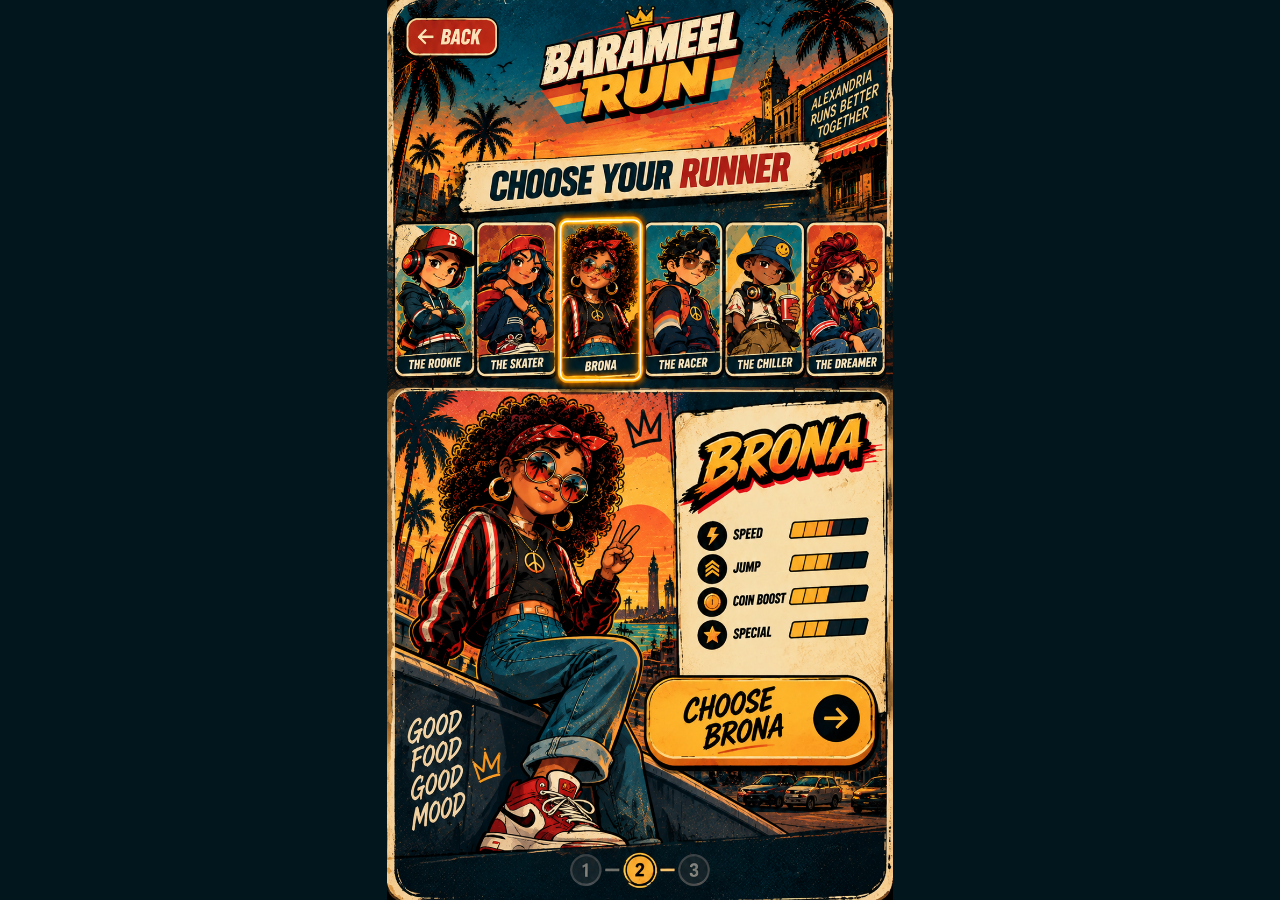
==== screen02.html @ 54bc1bfe "Add files via upload" ====
<!doctype html><html lang="en"><head><meta charset="utf-8"><meta name="viewport" content="width=device-width,initial-scale=1,viewport-fit=cover,user-scalable=no"><title>BARAMEEL RUN — Choose Your Runner</title><link rel="stylesheet" href="./styles.css"></head><body><main class="stage"><img id="art" class="base" alt="Choose your runner" decoding="async"><div id="hotspots"></div></main><script src="./app.js"></script><script>
const chars=['rookie','skater','brona','racer','chiller','dreamer'],art=document.getElementById('art'),hs=document.getElementById('hotspots');const files=Object.fromEntries(chars.map(c=>[c,`./assets/screen02-${c}.png`]));
function show(c,sound=true){BR.setRunner(c);if(sound){BR.play('select');BR.flash()}const im=new Image();im.onload=()=>{art.src=files[c]};im.src=files[c]}
show(BR.selected(),false);BR.idle(()=>BR.preloadAll(chars.filter(c=>c!==BR.selected()).map(c=>files[c])));
[['rookie',1.5,24,15.3,18.4],['skater',17.5,24,15.4,18.4],['brona',33.5,24,16.5,18.4],['racer',50.3,24,15.4,18.4],['chiller',66.4,24,15.5,18.4],['dreamer',82.4,24,16,18.4]].forEach(([c,l,t,w,h])=>{const b=document.createElement('button');b.className='hotspot';b.style.cssText=`left:${l}%;top:${t}%;width:${w}%;height:${h}%`;b.onclick=()=>show(c);hs.appendChild(b)});
function add(css,fn){const b=document.createElement('button');b.className='hotspot';b.style.cssText=css;b.onclick=fn;hs.appendChild(b)}add('left:2.4%;top:2%;width:19%;height:5.2%',()=>BR.goAfter('index.html','back',180));add('left:50.6%;top:74.7%;width:45.8%;height:9.2%',()=>BR.goAfter('screen03.html','confirm',250));
</script><script src="./register-sw.js"></script></body></html>
---- styles.css ----
:root{--cream:#f7ecd5;--yellow:#f7bd27;--red:#d92f25;--teal:#062731;--ink:#071a20}*{box-sizing:border-box}html,body{margin:0;width:100%;height:100%;overflow:hidden;background:#02161d}body{display:grid;place-items:center;font-family:Arial,Helvetica,sans-serif}.stage,.scan-stage,.collection-stage{position:relative;overflow:hidden;isolation:isolate}.stage{aspect-ratio:941/1672;height:min(100dvh,calc(100vw*1672/941));width:min(100vw,calc(100dvh*941/1672))}.base,.scan-art,.collection-art{position:absolute;inset:0;width:100%;height:100%;object-fit:fill;display:block;user-select:none;-webkit-user-drag:none}.hotspot{position:absolute;touch-action:manipulation;z-index:40;border:0!important;background:transparent!important;padding:0!important;outline:0!important;cursor:pointer;-webkit-tap-highlight-color:transparent}.hotspot:active,.collection-back:active,.nice-one:active,.scan-open-hotspot:active{transform:scale(.985)}.nickname-input{position:absolute;z-index:50;left:27.2%;top:76.7%;width:60%;height:6.1%;border:0;outline:0;background:transparent;text-align:center;color:#2c2a27;font-family:"Arial Black",Impact,sans-serif;font-size:clamp(19px,5.1vw,43px);font-style:italic;font-weight:900;letter-spacing:-.015em;padding:0 2%;line-height:1}.nickname-input::placeholder{color:#65625e;opacity:.92;text-transform:uppercase}.stage-start #start{left:11.5%;top:84.2%;width:77.2%;height:10%}.scan-stage{aspect-ratio:953/1651;height:min(100dvh,calc(100vw*1651/953));width:min(100vw,calc(100dvh*953/1651));background:#061f27}.camera-window{position:absolute;z-index:12;left:50.9%;top:55.55%;width:35.2%;height:15.95%;overflow:hidden;background:#061f27}.camera-window video{position:absolute;inset:0;width:100%;height:100%;object-fit:cover;display:none;transform:none}.scan-back-hotspot,.scan-open-hotspot{position:absolute;z-index:90;border:0;background:transparent;padding:0;touch-action:manipulation;pointer-events:auto;-webkit-tap-highlight-color:transparent}.scan-back-hotspot{left:1.5%;top:.8%;width:20%;height:9%;cursor:pointer}.scan-open-hotspot{left:12%;top:74.2%;width:82%;height:12.5%;cursor:pointer}.scan-message{position:absolute;z-index:70;left:50%;top:71%;transform:translate(-50%,-50%);width:72%;padding:10px 14px;border-radius:12px;background:rgba(6,23,29,.92);color:var(--cream);font-weight:900;text-align:center;font-size:clamp(12px,3.2vw,24px);opacity:0;pointer-events:none}.scan-message.show{opacity:1}.scan-stage #scanLine{position:absolute;left:5%;right:5%;top:50%;height:3px;background:var(--yellow);box-shadow:0 0 12px var(--yellow);opacity:0}.scan-stage #scanLine.on{opacity:1;animation:scanline 1.2s linear infinite}@keyframes scanline{0%{transform:translateY(-70px);opacity:0}15%,85%{opacity:1}100%{transform:translateY(70px);opacity:0}}.camera-window video{background:#061f27}.success-flash{position:absolute;inset:0;z-index:60;pointer-events:none;opacity:0;background:rgba(247,236,213,.75);mix-blend-mode:screen}.success-flash.on{animation:successFlash .7s ease both}@keyframes successFlash{0%,100%{opacity:0}20%{opacity:.9}55%{opacity:.18}}
/* FINAL COLLECTION SCREEN */.collection-stage{aspect-ratio:954/1649;height:min(100dvh,calc(100vw*1649/954));width:min(100vw,calc(100dvh*954/1649));background:#061f27}.collection-back,.nice-one{position:absolute;z-index:60;border:0;background:transparent;padding:0;cursor:pointer}.collection-back{left:1.5%;top:1%;width:14%;height:7%}.nice-one{left:44%;top:61%;width:53.5%;height:8.5%}.collection-select{position:absolute;z-index:55;left:49%;top:27.2%;width:43%;height:4.3%;border:0;background:transparent;color:var(--cream);font-family:"Arial Black",Impact,sans-serif;font-weight:900;font-size:clamp(13px,3.2vw,29px);text-align:center;text-transform:uppercase;outline:none;appearance:none;text-shadow:2px 2px 0 #000}.collection-select option{color:#071a20;background:var(--cream)}.hero-grid{position:absolute;z-index:20;left:46.7%;top:32.45%;width:47.1%;height:22.8%;display:grid;grid-template-columns:repeat(3,1fr);grid-template-rows:repeat(3,1fr);gap:3px;padding:4px;overflow:hidden;pointer-events:none}.hero-piece{min-width:0;min-height:0;background-repeat:no-repeat;background-color:transparent;background-clip:padding-box}.reward-text{position:absolute;z-index:40;left:47%;top:56.35%;width:48%;height:4.7%;display:flex;align-items:center;justify-content:center;color:var(--yellow);font-family:"Arial Black",Impact,sans-serif;font-size:clamp(14px,3.8vw,34px);font-weight:900;text-shadow:2px 2px 0 #000,0 0 8px rgba(247,189,39,.7);pointer-events:none;white-space:nowrap;transform-origin:center}.reward-sub{position:absolute;z-index:40;left:47%;top:59%;width:48%;height:2.2%;display:flex;align-items:center;justify-content:center;color:var(--cream);font-size:clamp(8px,2vw,17px);font-weight:900;letter-spacing:.08em;opacity:.9;pointer-events:none}.collection-thumbs{position:absolute;z-index:35;left:2%;top:69.35%;width:96.2%;height:25.8%;display:grid;grid-template-columns:repeat(5,1fr);grid-template-rows:repeat(2,1fr);column-gap:1.1%;row-gap:1.2%;pointer-events:none}.collection-thumb{position:relative;border:0;background:transparent;padding:0;overflow:hidden;pointer-events:auto;cursor:pointer;min-width:0;min-height:0}.thumb-grid{position:absolute;left:9%;top:15%;width:82%;height:70%;display:grid;grid-template-columns:repeat(3,1fr);grid-template-rows:repeat(3,1fr);gap:1px;padding:2px;overflow:hidden}.thumb-piece{min-width:0;min-height:0;background-repeat:no-repeat;background-color:transparent}.collection-thumb.locked .thumb-grid{opacity:.12}.collection-thumb:not(.locked):active{transform:scale(.985)}.thumb-count{position:absolute;right:8%;bottom:4%;z-index:2;color:var(--cream);font-family:"Arial Black",Impact,sans-serif;font-size:clamp(9px,2.4vw,22px);font-weight:900;text-shadow:2px 2px 0 #000;pointer-events:none}.complete-flash{position:absolute;inset:0;z-index:80;pointer-events:none;opacity:0;background:rgba(255,245,214,.05);mix-blend-mode:screen}.complete-flash.on{animation:completePulse 1.35s ease-in-out 2 both}@keyframes completePulse{0%,100%{opacity:0;filter:brightness(1)}14%{opacity:.95;filter:brightness(1.55) saturate(1.35)}30%{opacity:0;filter:brightness(1)}46%{opacity:.82;filter:brightness(1.4) saturate(1.2)}62%{opacity:0;filter:brightness(1)}78%{opacity:.65;filter:brightness(1.3)}90%{opacity:0}}.barameel-flash{position:fixed;inset:0;z-index:9999;pointer-events:none;background:rgba(247,236,213,.94);opacity:0}.barameel-flash.on{animation:barameelFlash .16s cubic-bezier(.2,.8,.3,1) both}@keyframes barameelFlash{0%{opacity:0}28%{opacity:.9}58%{opacity:.36}100%{opacity:0}}
@media(max-width:520px){.collection-select{font-size:clamp(11px,3.4vw,18px)}.thumb-count{font-size:clamp(8px,2.2vw,15px)}}
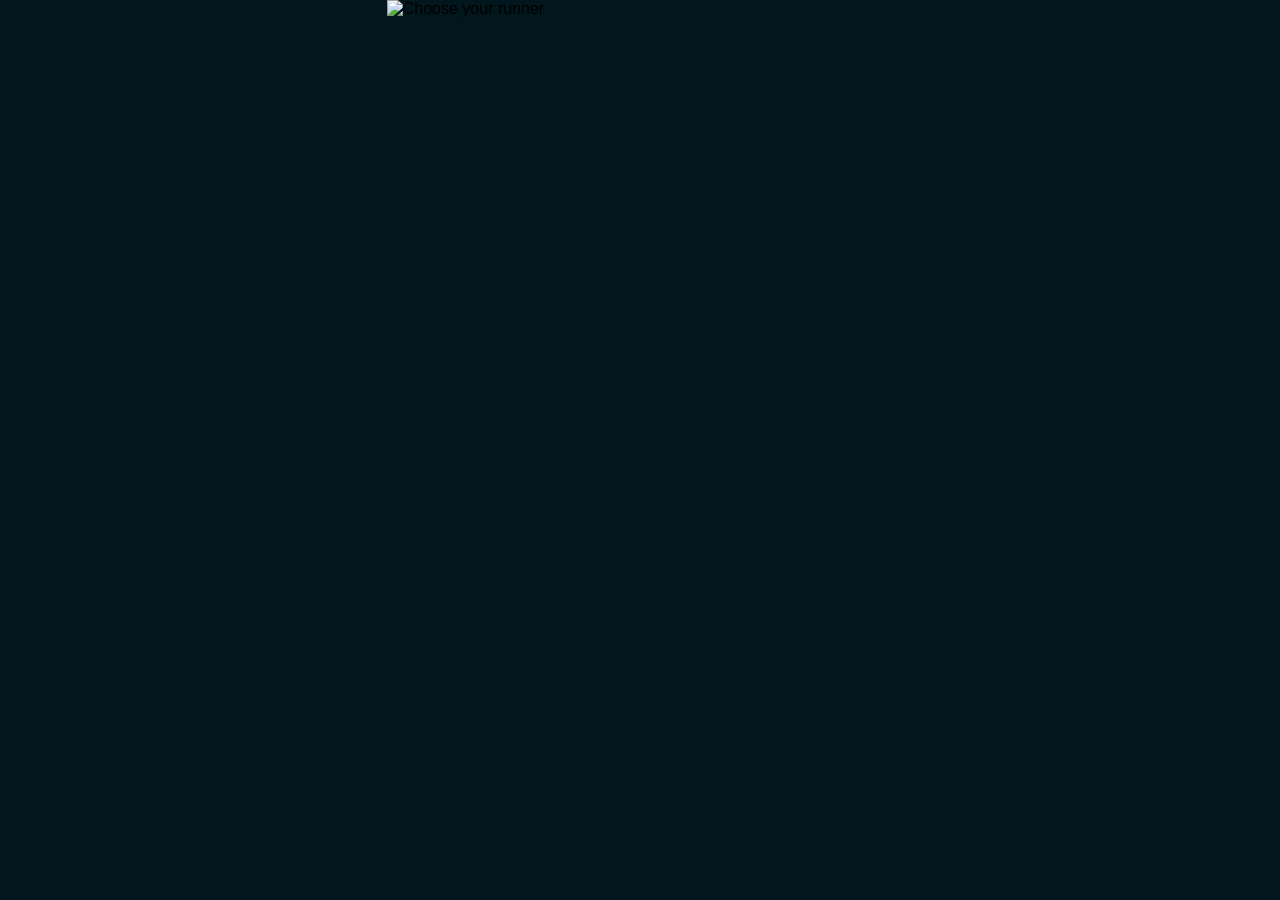
==== commit 8e3bc5d9: "Add files via upload" ====
--- a/screen02.html
+++ b/screen02.html
@@ -1,7 +1,7 @@
-<!doctype html><html lang="en"><head><meta charset="utf-8"><meta name="viewport" content="width=device-width,initial-scale=1,viewport-fit=cover,user-scalable=no"><title>BARAMEEL RUN — Choose Your Runner</title><link rel="stylesheet" href="./styles.css"></head><body><main class="stage"><img id="art" class="base" alt="Choose your runner" decoding="async"><div id="hotspots"></div></main><script src="./app.js"></script><script>
+<!doctype html><html lang="en"><head><meta charset="utf-8"><meta name="viewport" content="width=device-width,initial-scale=1,viewport-fit=cover,user-scalable=no"><title>BARAMEEL RUN — Choose Your Runner</title><link rel="stylesheet" href="./styles.css?v=20260927-7"></head><body><main class="stage"><img id="art" class="base" alt="Choose your runner" decoding="async"><div id="hotspots"></div></main><script src="./app.js?v=20260927-7"></script><script>
 const chars=['rookie','skater','brona','racer','chiller','dreamer'],art=document.getElementById('art'),hs=document.getElementById('hotspots');const files=Object.fromEntries(chars.map(c=>[c,`./assets/screen02-${c}.png`]));
-function show(c,sound=true){BR.setRunner(c);if(sound){BR.play('select');BR.flash()}const im=new Image();im.onload=()=>{art.src=files[c]};im.src=files[c]}
+function show(c,sound=true){BR.setRunner(c);if(sound){BR.playSelect(c);BR.flash()}const im=new Image();im.onload=()=>{art.src=files[c]};im.src=files[c]}
 show(BR.selected(),false);BR.idle(()=>BR.preloadAll(chars.filter(c=>c!==BR.selected()).map(c=>files[c])));
 [['rookie',1.5,24,15.3,18.4],['skater',17.5,24,15.4,18.4],['brona',33.5,24,16.5,18.4],['racer',50.3,24,15.4,18.4],['chiller',66.4,24,15.5,18.4],['dreamer',82.4,24,16,18.4]].forEach(([c,l,t,w,h])=>{const b=document.createElement('button');b.className='hotspot';b.style.cssText=`left:${l}%;top:${t}%;width:${w}%;height:${h}%`;b.onclick=()=>show(c);hs.appendChild(b)});
-function add(css,fn){const b=document.createElement('button');b.className='hotspot';b.style.cssText=css;b.onclick=fn;hs.appendChild(b)}add('left:2.4%;top:2%;width:19%;height:5.2%',()=>BR.goAfter('index.html','back',180));add('left:50.6%;top:74.7%;width:45.8%;height:9.2%',()=>BR.goAfter('screen03.html','confirm',250));
-</script><script src="./register-sw.js"></script></body></html>
+function add(css,fn){const b=document.createElement('button');b.className='hotspot';b.style.cssText=css;b.onclick=fn;hs.appendChild(b)}add('left:2.4%;top:2%;width:19%;height:5.2%',()=>BR.goAfter('index.html','back',420));add('left:50.6%;top:74.7%;width:45.8%;height:9.2%',()=>BR.goAfter('screen03.html','confirm',480));
+</script><script src="./register-sw.js?v=20260927-7"></script></body></html>
--- a/styles.css
+++ b/styles.css
@@ -1,3 +1,25 @@
-:root{--cream:#f7ecd5;--yellow:#f7bd27;--red:#d92f25;--teal:#062731;--ink:#071a20}*{box-sizing:border-box}html,body{margin:0;width:100%;height:100%;overflow:hidden;background:#02161d}body{display:grid;place-items:center;font-family:Arial,Helvetica,sans-serif}.stage,.scan-stage,.collection-stage{position:relative;overflow:hidden;isolation:isolate}.stage{aspect-ratio:941/1672;height:min(100dvh,calc(100vw*1672/941));width:min(100vw,calc(100dvh*941/1672))}.base,.scan-art,.collection-art{position:absolute;inset:0;width:100%;height:100%;object-fit:fill;display:block;user-select:none;-webkit-user-drag:none}.hotspot{position:absolute;touch-action:manipulation;z-index:40;border:0!important;background:transparent!important;padding:0!important;outline:0!important;cursor:pointer;-webkit-tap-highlight-color:transparent}.hotspot:active,.collection-back:active,.nice-one:active,.scan-open-hotspot:active{transform:scale(.985)}.nickname-input{position:absolute;z-index:50;left:27.2%;top:76.7%;width:60%;height:6.1%;border:0;outline:0;background:transparent;text-align:center;color:#2c2a27;font-family:"Arial Black",Impact,sans-serif;font-size:clamp(19px,5.1vw,43px);font-style:italic;font-weight:900;letter-spacing:-.015em;padding:0 2%;line-height:1}.nickname-input::placeholder{color:#65625e;opacity:.92;text-transform:uppercase}.stage-start #start{left:11.5%;top:84.2%;width:77.2%;height:10%}.scan-stage{aspect-ratio:953/1651;height:min(100dvh,calc(100vw*1651/953));width:min(100vw,calc(100dvh*953/1651));background:#061f27}.camera-window{position:absolute;z-index:12;left:50.9%;top:55.55%;width:35.2%;height:15.95%;overflow:hidden;background:#061f27}.camera-window video{position:absolute;inset:0;width:100%;height:100%;object-fit:cover;display:none;transform:none}.scan-back-hotspot,.scan-open-hotspot{position:absolute;z-index:90;border:0;background:transparent;padding:0;touch-action:manipulation;pointer-events:auto;-webkit-tap-highlight-color:transparent}.scan-back-hotspot{left:1.5%;top:.8%;width:20%;height:9%;cursor:pointer}.scan-open-hotspot{left:12%;top:74.2%;width:82%;height:12.5%;cursor:pointer}.scan-message{position:absolute;z-index:70;left:50%;top:71%;transform:translate(-50%,-50%);width:72%;padding:10px 14px;border-radius:12px;background:rgba(6,23,29,.92);color:var(--cream);font-weight:900;text-align:center;font-size:clamp(12px,3.2vw,24px);opacity:0;pointer-events:none}.scan-message.show{opacity:1}.scan-stage #scanLine{position:absolute;left:5%;right:5%;top:50%;height:3px;background:var(--yellow);box-shadow:0 0 12px var(--yellow);opacity:0}.scan-stage #scanLine.on{opacity:1;animation:scanline 1.2s linear infinite}@keyframes scanline{0%{transform:translateY(-70px);opacity:0}15%,85%{opacity:1}100%{transform:translateY(70px);opacity:0}}.camera-window video{background:#061f27}.success-flash{position:absolute;inset:0;z-index:60;pointer-events:none;opacity:0;background:rgba(247,236,213,.75);mix-blend-mode:screen}.success-flash.on{animation:successFlash .7s ease both}@keyframes successFlash{0%,100%{opacity:0}20%{opacity:.9}55%{opacity:.18}}
-/* FINAL COLLECTION SCREEN */.collection-stage{aspect-ratio:954/1649;height:min(100dvh,calc(100vw*1649/954));width:min(100vw,calc(100dvh*954/1649));background:#061f27}.collection-back,.nice-one{position:absolute;z-index:60;border:0;background:transparent;padding:0;cursor:pointer}.collection-back{left:1.5%;top:1%;width:14%;height:7%}.nice-one{left:44%;top:61%;width:53.5%;height:8.5%}.collection-select{position:absolute;z-index:55;left:49%;top:27.2%;width:43%;height:4.3%;border:0;background:transparent;color:var(--cream);font-family:"Arial Black",Impact,sans-serif;font-weight:900;font-size:clamp(13px,3.2vw,29px);text-align:center;text-transform:uppercase;outline:none;appearance:none;text-shadow:2px 2px 0 #000}.collection-select option{color:#071a20;background:var(--cream)}.hero-grid{position:absolute;z-index:20;left:46.7%;top:32.45%;width:47.1%;height:22.8%;display:grid;grid-template-columns:repeat(3,1fr);grid-template-rows:repeat(3,1fr);gap:3px;padding:4px;overflow:hidden;pointer-events:none}.hero-piece{min-width:0;min-height:0;background-repeat:no-repeat;background-color:transparent;background-clip:padding-box}.reward-text{position:absolute;z-index:40;left:47%;top:56.35%;width:48%;height:4.7%;display:flex;align-items:center;justify-content:center;color:var(--yellow);font-family:"Arial Black",Impact,sans-serif;font-size:clamp(14px,3.8vw,34px);font-weight:900;text-shadow:2px 2px 0 #000,0 0 8px rgba(247,189,39,.7);pointer-events:none;white-space:nowrap;transform-origin:center}.reward-sub{position:absolute;z-index:40;left:47%;top:59%;width:48%;height:2.2%;display:flex;align-items:center;justify-content:center;color:var(--cream);font-size:clamp(8px,2vw,17px);font-weight:900;letter-spacing:.08em;opacity:.9;pointer-events:none}.collection-thumbs{position:absolute;z-index:35;left:2%;top:69.35%;width:96.2%;height:25.8%;display:grid;grid-template-columns:repeat(5,1fr);grid-template-rows:repeat(2,1fr);column-gap:1.1%;row-gap:1.2%;pointer-events:none}.collection-thumb{position:relative;border:0;background:transparent;padding:0;overflow:hidden;pointer-events:auto;cursor:pointer;min-width:0;min-height:0}.thumb-grid{position:absolute;left:9%;top:15%;width:82%;height:70%;display:grid;grid-template-columns:repeat(3,1fr);grid-template-rows:repeat(3,1fr);gap:1px;padding:2px;overflow:hidden}.thumb-piece{min-width:0;min-height:0;background-repeat:no-repeat;background-color:transparent}.collection-thumb.locked .thumb-grid{opacity:.12}.collection-thumb:not(.locked):active{transform:scale(.985)}.thumb-count{position:absolute;right:8%;bottom:4%;z-index:2;color:var(--cream);font-family:"Arial Black",Impact,sans-serif;font-size:clamp(9px,2.4vw,22px);font-weight:900;text-shadow:2px 2px 0 #000;pointer-events:none}.complete-flash{position:absolute;inset:0;z-index:80;pointer-events:none;opacity:0;background:rgba(255,245,214,.05);mix-blend-mode:screen}.complete-flash.on{animation:completePulse 1.35s ease-in-out 2 both}@keyframes completePulse{0%,100%{opacity:0;filter:brightness(1)}14%{opacity:.95;filter:brightness(1.55) saturate(1.35)}30%{opacity:0;filter:brightness(1)}46%{opacity:.82;filter:brightness(1.4) saturate(1.2)}62%{opacity:0;filter:brightness(1)}78%{opacity:.65;filter:brightness(1.3)}90%{opacity:0}}.barameel-flash{position:fixed;inset:0;z-index:9999;pointer-events:none;background:rgba(247,236,213,.94);opacity:0}.barameel-flash.on{animation:barameelFlash .16s cubic-bezier(.2,.8,.3,1) both}@keyframes barameelFlash{0%{opacity:0}28%{opacity:.9}58%{opacity:.36}100%{opacity:0}}
-@media(max-width:520px){.collection-select{font-size:clamp(11px,3.4vw,18px)}.thumb-count{font-size:clamp(8px,2.2vw,15px)}}
+:root{--cream:#f7ecd5;--yellow:#f7bd27;--red:#d92f25;--teal:#062731;--ink:#071a20}*{box-sizing:border-box}html,body{margin:0;width:100%;height:100%;overflow:hidden;background:#02161d}body{display:grid;place-items:center;font-family:Arial,Helvetica,sans-serif}.stage,.scan-stage,.collection-stage{position:relative;overflow:hidden;isolation:isolate}.stage{aspect-ratio:941/1672;height:min(100vh,calc(100vw*1672/941));height:min(100dvh,calc(100vw*1672/941));width:min(100vw,calc(100dvh*941/1672))}.base,.scan-art,.collection-art{position:absolute;inset:0;width:100%;height:100%;object-fit:fill;display:block;user-select:none;-webkit-user-drag:none}.hotspot{position:absolute;touch-action:manipulation;z-index:40;border:0!important;background:transparent!important;padding:0!important;outline:0!important;cursor:pointer;-webkit-tap-highlight-color:transparent}.hotspot:active,.collection-back:active,.nice-one:active,.scan-open-hotspot:active{transform:scale(.985)}.nickname-input{position:absolute;z-index:50;left:27.2%;top:76.7%;width:60%;height:6.1%;border:0;outline:0;background:transparent;text-align:center;color:#2c2a27;font-family:"Arial Black",Impact,sans-serif;font-size:clamp(19px,5.1vw,43px);font-style:italic;font-weight:900;letter-spacing:-.015em;padding:0 2%;line-height:1}.nickname-input::placeholder{color:#65625e;opacity:.92;text-transform:uppercase}.stage-start #start{left:11.5%;top:84.2%;width:77.2%;height:10%}.scan-stage{aspect-ratio:953/1651;height:min(100vh,calc(100vw*1651/953));height:min(100dvh,calc(100vw*1651/953));width:min(100vw,calc(100vh*953/1651));width:min(100vw,calc(100dvh*953/1651));background:#061f27}.camera-window{position:absolute;z-index:12;left:50.9%;top:55.55%;width:35.2%;height:15.95%;overflow:hidden;background:#061f27}.camera-window video{position:absolute;inset:0;width:100%;height:100%;object-fit:cover;display:none;transform:none}.sr-only{position:absolute;width:1px;height:1px;padding:0;margin:-1px;overflow:hidden;clip:rect(0,0,0,0);white-space:nowrap;border:0}.scan-back-hotspot,.scan-open-hotspot{position:absolute;z-index:200;border:0;background:transparent;padding:0;touch-action:manipulation;pointer-events:auto;-webkit-tap-highlight-color:transparent;-webkit-appearance:none;appearance:none;display:block}.scan-back-hotspot{left:1.5%;top:.8%;width:20%;height:9%;cursor:pointer}.scan-open-hotspot{left:12%;top:74.2%;width:82%;height:12.5%;cursor:pointer}.scan-native-camera{position:absolute;z-index:201;left:12%;top:74.2%;width:82%;height:12.5%;display:block;cursor:pointer;touch-action:manipulation;-webkit-tap-highlight-color:transparent;background:transparent}.scan-native-camera + #cameraFallback{position:absolute;z-index:202;left:12%;top:74.2%;width:82%;height:12.5%;opacity:.001;cursor:pointer;touch-action:manipulation}.scan-message{position:absolute;z-index:70;left:50%;top:71%;transform:translate(-50%,-50%);width:72%;padding:10px 14px;border-radius:12px;background:rgba(6,23,29,.92);color:var(--cream);font-weight:900;text-align:center;font-size:clamp(12px,3.2vw,24px);opacity:0;pointer-events:none}.scan-message.show{opacity:1}.scan-stage #scanLine{position:absolute;left:5%;right:5%;top:50%;height:3px;background:var(--yellow);box-shadow:0 0 12px var(--yellow);opacity:0}.scan-stage #scanLine.on{opacity:1;animation:scanline 1.2s linear infinite}@keyframes scanline{0%{transform:translateY(-70px);opacity:0}15%,85%{opacity:1}100%{transform:translateY(70px);opacity:0}}.camera-window video{background:#061f27}.success-flash{position:absolute;inset:0;z-index:60;pointer-events:none;opacity:0;background:rgba(247,236,213,.75);mix-blend-mode:screen}.success-flash.on{animation:successFlash .7s ease both}@keyframes successFlash{0%,100%{opacity:0}20%{opacity:.9}55%{opacity:.18}}
+/* FINAL COLLECTION SCREEN — v8 precision pass */
+.collection-stage{aspect-ratio:954/1649;height:min(100dvh,calc(100vw*1649/954));width:min(100vw,calc(100dvh*954/1649));background:#061f27}
+.collection-back{position:absolute;z-index:60;left:1.5%;top:1%;width:14%;height:7%;border:0;background:transparent;padding:0;cursor:pointer}
+.collection-select{position:absolute;z-index:55;left:49%;top:27.2%;width:43%;height:4.3%;border:0;background:transparent;color:var(--cream);font-family:"Arial Black",Impact,sans-serif;font-weight:900;font-size:clamp(13px,3.2vw,29px);text-align:center;text-transform:uppercase;outline:none;appearance:none;text-shadow:2px 2px 0 #000}.collection-select option{color:#071a20;background:var(--cream)}
+/* Exact inner 3x3 image area measured from the 954x1649 master artwork. */
+.hero-grid{position:absolute;z-index:20;left:48.1132%;top:33.3535%;width:47.4843%;height:22.6804%;display:grid;grid-template-columns:repeat(3,1fr);grid-template-rows:repeat(3,1fr);column-gap:.73%;row-gap:1.9%;padding:0;overflow:hidden;pointer-events:none}
+.hero-piece{min-width:0;min-height:0;background-repeat:no-repeat;background-color:transparent;background-clip:padding-box}
+.hero-grid.completed{display:block;overflow:hidden;box-shadow:0 0 0 2px rgba(247,189,39,.95),0 0 26px rgba(247,189,39,.8);animation:completedGlow 1.8s ease both}
+.completed-image{position:absolute;inset:0;width:100%;height:100%;display:block;object-fit:cover;object-position:center}
+.completion-sheen{position:absolute;inset:-15%;z-index:2;pointer-events:none;background:linear-gradient(115deg,transparent 36%,rgba(255,248,210,.92) 48%,rgba(247,189,39,.65) 53%,transparent 64%);transform:translateX(-125%);animation:completionSweep 1.25s cubic-bezier(.2,.75,.25,1) both}
+@keyframes completionSweep{to{transform:translateX(125%)}}@keyframes completedGlow{0%{filter:brightness(1) saturate(1);box-shadow:0 0 0 2px rgba(247,189,39,.95),0 0 0 rgba(247,189,39,0)}30%{filter:brightness(1.35) saturate(1.3);box-shadow:0 0 0 3px rgba(247,189,39,1),0 0 32px rgba(247,189,39,.95)}70%{filter:brightness(1.08) saturate(1.1);box-shadow:0 0 0 2px rgba(247,189,39,.95),0 0 20px rgba(247,189,39,.7)}100%{filter:brightness(1) saturate(1);box-shadow:0 0 0 2px rgba(247,189,39,.95),0 0 12px rgba(247,189,39,.45)}}
+.reward-text{position:absolute;z-index:40;left:47%;top:56.35%;width:48%;height:4.7%;display:flex;align-items:center;justify-content:center;color:var(--yellow);font-family:"Arial Black",Impact,sans-serif;font-size:clamp(14px,3.8vw,34px);font-weight:900;text-shadow:2px 2px 0 #000,0 0 8px rgba(247,189,39,.7);pointer-events:none;white-space:nowrap;transform-origin:center}
+.reward-sub{position:absolute;z-index:40;left:47%;top:59%;width:48%;height:2.2%;display:flex;align-items:center;justify-content:center;color:var(--cream);font-size:clamp(8px,2vw,17px);font-weight:900;letter-spacing:.08em;opacity:.9;pointer-events:none}
+/* Two real actions replace the old single NICE ONE hotspot while preserving its footprint. */
+.collection-actions{position:absolute;z-index:75;left:44.25%;top:62.45%;width:51.1%;height:7.25%;display:grid;grid-template-columns:1fr 1fr;gap:1.2%;pointer-events:auto}
+.collection-action{min-width:0;border:3px solid #d92f25;border-radius:999px;background:linear-gradient(#ffd957,#f7bd27);box-shadow:inset 0 0 0 2px #071a20,0 3px 0 #071a20;color:#071a20;font-family:"Arial Black",Impact,sans-serif;font-size:clamp(8px,2.05vw,18px);font-weight:900;letter-spacing:-.02em;text-shadow:1px 1px 0 rgba(255,255,255,.35);display:flex;align-items:center;justify-content:center;gap:4%;padding:0 4%;touch-action:manipulation;-webkit-tap-highlight-color:transparent;cursor:pointer}
+.collection-action .action-icon{font-size:1.2em;line-height:1}.collection-action:active{transform:scale(.97)}
+.collection-thumbs{position:absolute;inset:0;z-index:35;pointer-events:none}
+.collection-thumb{position:absolute;border:0;background:transparent;padding:0;overflow:hidden;pointer-events:auto;cursor:pointer;min-width:0;min-height:0}.thumb-grid{position:absolute;left:7.4%;top:29.2%;width:85.0%;height:67.0%;display:grid;grid-template-columns:repeat(3,1fr);grid-template-rows:repeat(3,1fr);gap:0;padding:0;overflow:hidden;z-index:1}.thumb-grid-bottom{top:15.0%}.thumb-piece{min-width:0;min-height:0;background-repeat:no-repeat;background-color:transparent}.collection-thumb.locked .thumb-grid{opacity:.12}.collection-thumb:not(.locked):active{transform:scale(.985)}.thumb-count{position:absolute;right:8%;bottom:4%;z-index:3;color:var(--cream);font-family:"Arial Black",Impact,sans-serif;font-size:clamp(9px,2.4vw,22px);font-weight:900;text-shadow:2px 2px 0 #000;pointer-events:none}
+.complete-flash{position:absolute;inset:0;z-index:80;pointer-events:none;opacity:0;background:radial-gradient(circle at 69% 45%,rgba(255,244,188,.8) 0,rgba(247,189,39,.28) 16%,rgba(255,245,214,0) 42%);mix-blend-mode:screen}.complete-flash.on{animation:completePulse 1.45s ease-in-out both}@keyframes completePulse{0%,100%{opacity:0}18%{opacity:1}38%{opacity:.15}58%{opacity:.72}78%{opacity:.08}}
+.barameel-flash{position:fixed;inset:0;z-index:9999;pointer-events:none;background:rgba(247,236,213,.94);opacity:0}.barameel-flash.on{animation:barameelFlash .16s cubic-bezier(.2,.8,.3,1) both}@keyframes barameelFlash{0%{opacity:0}28%{opacity:.9}58%{opacity:.36}100%{opacity:0}}
+/* My Rewards */
+.rewards-stage{position:relative;overflow:hidden;isolation:isolate;aspect-ratio:941/1672;height:min(100dvh,calc(100vw*1672/941));width:min(100vw,calc(100dvh*941/1672));background:#061f27}.rewards-art{position:absolute;inset:0;width:100%;height:100%;object-fit:fill;display:block}.rewards-overlay{position:absolute;inset:0;background:linear-gradient(90deg,rgba(2,22,29,.05) 0%,rgba(2,22,29,.12) 45%,rgba(2,22,29,.68) 100%);z-index:2;pointer-events:none}.rewards-back{position:absolute;z-index:10;left:2%;top:2%;width:18%;height:7%;border:0;background:transparent}.rewards-panel{position:absolute;z-index:8;right:4.5%;top:17%;width:51%;padding:5% 4.5% 4.5%;border:3px solid var(--yellow);border-radius:24px;background:rgba(6,23,29,.9);box-shadow:0 0 0 2px #071a20,0 0 24px rgba(247,189,39,.28);color:var(--cream)}.rewards-kicker{font-family:"Arial Black",Impact,sans-serif;color:var(--yellow);font-size:clamp(18px,5vw,42px);line-height:1;text-shadow:2px 2px 0 #000}.rewards-runner{margin:3% 0 7%;font-family:"Arial Black",Impact,sans-serif;font-size:clamp(11px,3vw,25px);color:#fff;text-transform:uppercase}.reward-stat{display:flex;flex-direction:column;gap:2px;margin:6% 0}.stat-label{font-size:clamp(8px,2vw,16px);font-weight:900;letter-spacing:.08em;color:#f7ecd5}.reward-stat strong{font-family:"Arial Black",Impact,sans-serif;font-size:clamp(20px,6vw,52px);line-height:1;color:var(--yellow);text-shadow:2px 2px 0 #000}.rewards-progress{height:10px;border-radius:999px;background:#102c34;border:2px solid #c8941c;overflow:hidden;margin:7% 0 5%}.rewards-progress #progressFill{height:100%;width:0;background:linear-gradient(90deg,#d92f25,#f7bd27);transition:width .6s ease}.rewards-recent{font-size:clamp(7px,1.8vw,15px);font-weight:900;line-height:1.35;color:#fff;opacity:.92}.rewards-action{width:100%;margin-top:8%;height:48px;border:3px solid #d92f25;border-radius:999px;background:linear-gradient(#ffd957,#f7bd27);color:#071a20;font-family:"Arial Black",Impact,sans-serif;font-size:clamp(10px,2.6vw,20px);font-weight:900}.rewards-action:active{transform:scale(.98)}
+@media(max-width:520px){.collection-select{font-size:clamp(11px,3.4vw,18px)}.thumb-count{font-size:clamp(8px,2.2vw,15px)}.collection-action{font-size:clamp(7px,2.05vw,14px);border-width:2px}.rewards-panel{border-width:2px;border-radius:18px}}
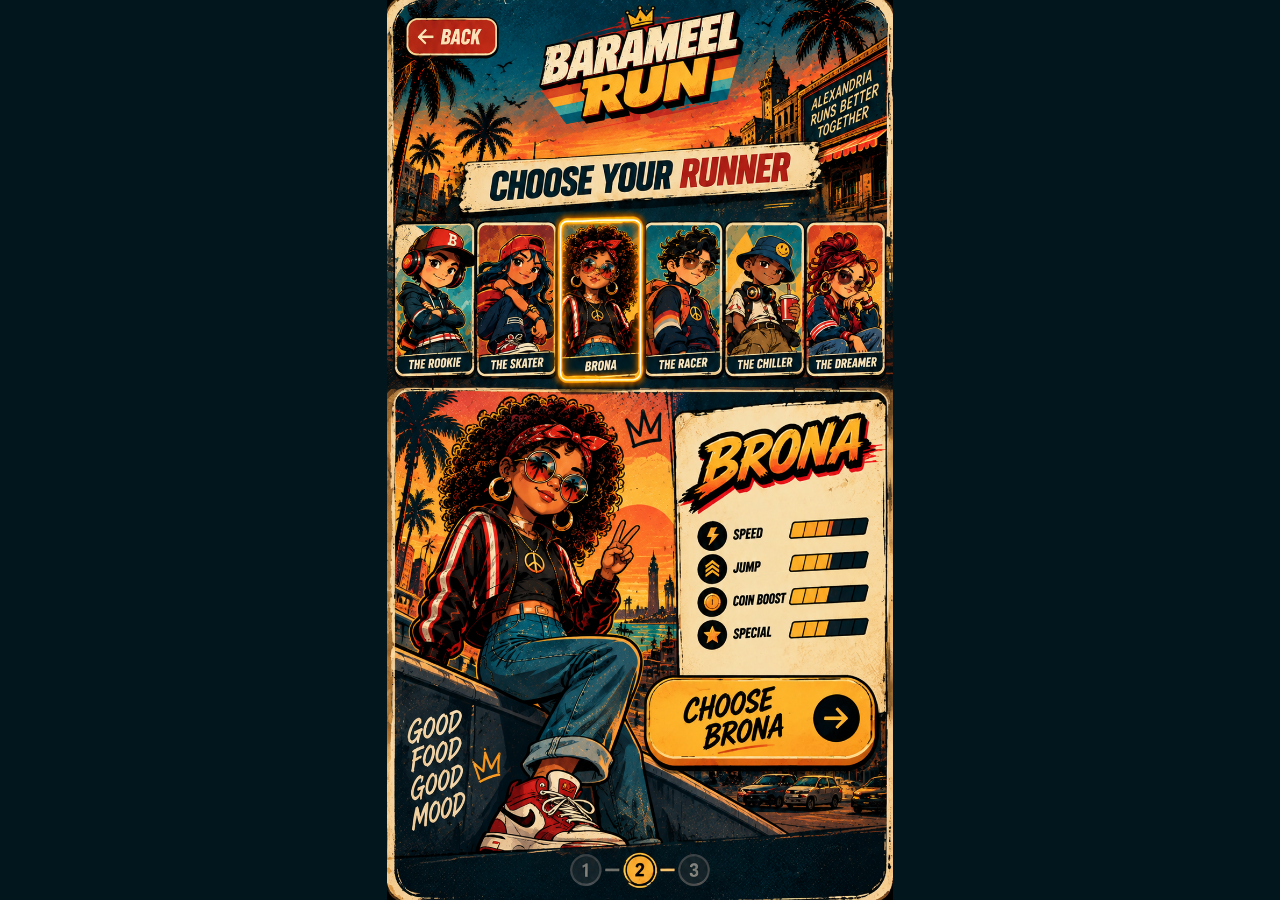
==== commit 2a788aee: "Add files via upload" ====
--- a/screen02.html
+++ b/screen02.html
@@ -1,7 +1,7 @@
-<!doctype html><html lang="en"><head><meta charset="utf-8"><meta name="viewport" content="width=device-width,initial-scale=1,viewport-fit=cover,user-scalable=no"><title>BARAMEEL RUN — Choose Your Runner</title><link rel="stylesheet" href="./styles.css?v=20260927-7"></head><body><main class="stage"><img id="art" class="base" alt="Choose your runner" decoding="async"><div id="hotspots"></div></main><script src="./app.js?v=20260927-7"></script><script>
+<!doctype html><html lang="en"><head><meta charset="utf-8"><meta name="viewport" content="width=device-width,initial-scale=1,viewport-fit=cover,user-scalable=no"><title>BARAMEEL RUN — Choose Your Runner</title><link rel="stylesheet" href="./styles.css?v=20260927-9"></head><body><main class="stage"><img id="art" class="base" alt="Choose your runner" decoding="async"><div id="hotspots"></div></main><script src="./app.js?v=20260927-9"></script><script>
 const chars=['rookie','skater','brona','racer','chiller','dreamer'],art=document.getElementById('art'),hs=document.getElementById('hotspots');const files=Object.fromEntries(chars.map(c=>[c,`./assets/screen02-${c}.png`]));
 function show(c,sound=true){BR.setRunner(c);if(sound){BR.playSelect(c);BR.flash()}const im=new Image();im.onload=()=>{art.src=files[c]};im.src=files[c]}
 show(BR.selected(),false);BR.idle(()=>BR.preloadAll(chars.filter(c=>c!==BR.selected()).map(c=>files[c])));
 [['rookie',1.5,24,15.3,18.4],['skater',17.5,24,15.4,18.4],['brona',33.5,24,16.5,18.4],['racer',50.3,24,15.4,18.4],['chiller',66.4,24,15.5,18.4],['dreamer',82.4,24,16,18.4]].forEach(([c,l,t,w,h])=>{const b=document.createElement('button');b.className='hotspot';b.style.cssText=`left:${l}%;top:${t}%;width:${w}%;height:${h}%`;b.onclick=()=>show(c);hs.appendChild(b)});
 function add(css,fn){const b=document.createElement('button');b.className='hotspot';b.style.cssText=css;b.onclick=fn;hs.appendChild(b)}add('left:2.4%;top:2%;width:19%;height:5.2%',()=>BR.goAfter('index.html','back',420));add('left:50.6%;top:74.7%;width:45.8%;height:9.2%',()=>BR.goAfter('screen03.html','confirm',480));
-</script><script src="./register-sw.js?v=20260927-7"></script></body></html>
+</script><script src="./register-sw.js?v=20260927-9"></script></body></html>
--- a/styles.css
+++ b/styles.css
@@ -1,25 +1,30 @@
 :root{--cream:#f7ecd5;--yellow:#f7bd27;--red:#d92f25;--teal:#062731;--ink:#071a20}*{box-sizing:border-box}html,body{margin:0;width:100%;height:100%;overflow:hidden;background:#02161d}body{display:grid;place-items:center;font-family:Arial,Helvetica,sans-serif}.stage,.scan-stage,.collection-stage{position:relative;overflow:hidden;isolation:isolate}.stage{aspect-ratio:941/1672;height:min(100vh,calc(100vw*1672/941));height:min(100dvh,calc(100vw*1672/941));width:min(100vw,calc(100dvh*941/1672))}.base,.scan-art,.collection-art{position:absolute;inset:0;width:100%;height:100%;object-fit:fill;display:block;user-select:none;-webkit-user-drag:none}.hotspot{position:absolute;touch-action:manipulation;z-index:40;border:0!important;background:transparent!important;padding:0!important;outline:0!important;cursor:pointer;-webkit-tap-highlight-color:transparent}.hotspot:active,.collection-back:active,.nice-one:active,.scan-open-hotspot:active{transform:scale(.985)}.nickname-input{position:absolute;z-index:50;left:27.2%;top:76.7%;width:60%;height:6.1%;border:0;outline:0;background:transparent;text-align:center;color:#2c2a27;font-family:"Arial Black",Impact,sans-serif;font-size:clamp(19px,5.1vw,43px);font-style:italic;font-weight:900;letter-spacing:-.015em;padding:0 2%;line-height:1}.nickname-input::placeholder{color:#65625e;opacity:.92;text-transform:uppercase}.stage-start #start{left:11.5%;top:84.2%;width:77.2%;height:10%}.scan-stage{aspect-ratio:953/1651;height:min(100vh,calc(100vw*1651/953));height:min(100dvh,calc(100vw*1651/953));width:min(100vw,calc(100vh*953/1651));width:min(100vw,calc(100dvh*953/1651));background:#061f27}.camera-window{position:absolute;z-index:12;left:50.9%;top:55.55%;width:35.2%;height:15.95%;overflow:hidden;background:#061f27}.camera-window video{position:absolute;inset:0;width:100%;height:100%;object-fit:cover;display:none;transform:none}.sr-only{position:absolute;width:1px;height:1px;padding:0;margin:-1px;overflow:hidden;clip:rect(0,0,0,0);white-space:nowrap;border:0}.scan-back-hotspot,.scan-open-hotspot{position:absolute;z-index:200;border:0;background:transparent;padding:0;touch-action:manipulation;pointer-events:auto;-webkit-tap-highlight-color:transparent;-webkit-appearance:none;appearance:none;display:block}.scan-back-hotspot{left:1.5%;top:.8%;width:20%;height:9%;cursor:pointer}.scan-open-hotspot{left:12%;top:74.2%;width:82%;height:12.5%;cursor:pointer}.scan-native-camera{position:absolute;z-index:201;left:12%;top:74.2%;width:82%;height:12.5%;display:block;cursor:pointer;touch-action:manipulation;-webkit-tap-highlight-color:transparent;background:transparent}.scan-native-camera + #cameraFallback{position:absolute;z-index:202;left:12%;top:74.2%;width:82%;height:12.5%;opacity:.001;cursor:pointer;touch-action:manipulation}.scan-message{position:absolute;z-index:70;left:50%;top:71%;transform:translate(-50%,-50%);width:72%;padding:10px 14px;border-radius:12px;background:rgba(6,23,29,.92);color:var(--cream);font-weight:900;text-align:center;font-size:clamp(12px,3.2vw,24px);opacity:0;pointer-events:none}.scan-message.show{opacity:1}.scan-stage #scanLine{position:absolute;left:5%;right:5%;top:50%;height:3px;background:var(--yellow);box-shadow:0 0 12px var(--yellow);opacity:0}.scan-stage #scanLine.on{opacity:1;animation:scanline 1.2s linear infinite}@keyframes scanline{0%{transform:translateY(-70px);opacity:0}15%,85%{opacity:1}100%{transform:translateY(70px);opacity:0}}.camera-window video{background:#061f27}.success-flash{position:absolute;inset:0;z-index:60;pointer-events:none;opacity:0;background:rgba(247,236,213,.75);mix-blend-mode:screen}.success-flash.on{animation:successFlash .7s ease both}@keyframes successFlash{0%,100%{opacity:0}20%{opacity:.9}55%{opacity:.18}}
-/* FINAL COLLECTION SCREEN — v8 precision pass */
+/* FINAL COLLECTION SCREEN — V9 precision pass, aligned to the supplied 954x1649 artwork */
 .collection-stage{aspect-ratio:954/1649;height:min(100dvh,calc(100vw*1649/954));width:min(100vw,calc(100dvh*954/1649));background:#061f27}
 .collection-back{position:absolute;z-index:60;left:1.5%;top:1%;width:14%;height:7%;border:0;background:transparent;padding:0;cursor:pointer}
-.collection-select{position:absolute;z-index:55;left:49%;top:27.2%;width:43%;height:4.3%;border:0;background:transparent;color:var(--cream);font-family:"Arial Black",Impact,sans-serif;font-weight:900;font-size:clamp(13px,3.2vw,29px);text-align:center;text-transform:uppercase;outline:none;appearance:none;text-shadow:2px 2px 0 #000}.collection-select option{color:#071a20;background:var(--cream)}
-/* Exact inner 3x3 image area measured from the 954x1649 master artwork. */
-.hero-grid{position:absolute;z-index:20;left:48.1132%;top:33.3535%;width:47.4843%;height:22.6804%;display:grid;grid-template-columns:repeat(3,1fr);grid-template-rows:repeat(3,1fr);column-gap:.73%;row-gap:1.9%;padding:0;overflow:hidden;pointer-events:none}
+.collection-select{position:absolute;z-index:55;left:49%;top:27.2%;width:43%;height:4.3%;border:0;background:transparent;color:var(--cream);font-family:"Arial Black",Impact,sans-serif;font-weight:900;font-size:clamp(13px,3.2vw,29px);text-align:center;text-transform:uppercase;outline:none;appearance:none;text-shadow:2px 2px 0 #000}
+.collection-select option{color:#071a20;background:var(--cream)}
+/* Hero interior: x=457..910, y=536..898 on the supplied 954x1649 artwork. */
+.hero-grid{position:absolute;z-index:20;left:47.90356%;top:32.50455%;width:47.48428%;height:21.95270%;display:grid;grid-template-columns:repeat(3,1fr);grid-template-rows:repeat(3,1fr);column-gap:1.10%;row-gap:1.60%;padding:0;overflow:hidden;pointer-events:none}
 .hero-piece{min-width:0;min-height:0;background-repeat:no-repeat;background-color:transparent;background-clip:padding-box}
-.hero-grid.completed{display:block;overflow:hidden;box-shadow:0 0 0 2px rgba(247,189,39,.95),0 0 26px rgba(247,189,39,.8);animation:completedGlow 1.8s ease both}
-.completed-image{position:absolute;inset:0;width:100%;height:100%;display:block;object-fit:cover;object-position:center}
-.completion-sheen{position:absolute;inset:-15%;z-index:2;pointer-events:none;background:linear-gradient(115deg,transparent 36%,rgba(255,248,210,.92) 48%,rgba(247,189,39,.65) 53%,transparent 64%);transform:translateX(-125%);animation:completionSweep 1.25s cubic-bezier(.2,.75,.25,1) both}
-@keyframes completionSweep{to{transform:translateX(125%)}}@keyframes completedGlow{0%{filter:brightness(1) saturate(1);box-shadow:0 0 0 2px rgba(247,189,39,.95),0 0 0 rgba(247,189,39,0)}30%{filter:brightness(1.35) saturate(1.3);box-shadow:0 0 0 3px rgba(247,189,39,1),0 0 32px rgba(247,189,39,.95)}70%{filter:brightness(1.08) saturate(1.1);box-shadow:0 0 0 2px rgba(247,189,39,.95),0 0 20px rgba(247,189,39,.7)}100%{filter:brightness(1) saturate(1);box-shadow:0 0 0 2px rgba(247,189,39,.95),0 0 12px rgba(247,189,39,.45)}}
+.hero-grid.completed{display:block;overflow:hidden;box-shadow:0 0 0 2px rgba(247,189,39,.95),0 0 24px rgba(247,189,39,.55);animation:completedGlow 1.7s ease both}
+.completed-image{position:absolute;inset:0;width:100%;height:100%;display:block;object-fit:fill;object-position:center}
+.completion-sheen{position:absolute;inset:-12%;z-index:2;pointer-events:none;background:linear-gradient(115deg,transparent 37%,rgba(255,248,210,.78) 48%,rgba(247,189,39,.48) 53%,transparent 64%);transform:translateX(-125%);animation:completionSweep 1.2s cubic-bezier(.2,.75,.25,1) both}
+@keyframes completionSweep{to{transform:translateX(125%)}}@keyframes completedGlow{0%{filter:brightness(1) saturate(1);box-shadow:0 0 0 2px rgba(247,189,39,.95),0 0 0 rgba(247,189,39,0)}28%{filter:brightness(1.22) saturate(1.16);box-shadow:0 0 0 3px rgba(247,189,39,1),0 0 30px rgba(247,189,39,.72)}65%{filter:brightness(1.08) saturate(1.08);box-shadow:0 0 0 2px rgba(247,189,39,.95),0 0 18px rgba(247,189,39,.55)}100%{filter:brightness(1) saturate(1);box-shadow:0 0 0 2px rgba(247,189,39,.95),0 0 10px rgba(247,189,39,.32)}}
 .reward-text{position:absolute;z-index:40;left:47%;top:56.35%;width:48%;height:4.7%;display:flex;align-items:center;justify-content:center;color:var(--yellow);font-family:"Arial Black",Impact,sans-serif;font-size:clamp(14px,3.8vw,34px);font-weight:900;text-shadow:2px 2px 0 #000,0 0 8px rgba(247,189,39,.7);pointer-events:none;white-space:nowrap;transform-origin:center}
 .reward-sub{position:absolute;z-index:40;left:47%;top:59%;width:48%;height:2.2%;display:flex;align-items:center;justify-content:center;color:var(--cream);font-size:clamp(8px,2vw,17px);font-weight:900;letter-spacing:.08em;opacity:.9;pointer-events:none}
-/* Two real actions replace the old single NICE ONE hotspot while preserving its footprint. */
-.collection-actions{position:absolute;z-index:75;left:44.25%;top:62.45%;width:51.1%;height:7.25%;display:grid;grid-template-columns:1fr 1fr;gap:1.2%;pointer-events:auto}
-.collection-action{min-width:0;border:3px solid #d92f25;border-radius:999px;background:linear-gradient(#ffd957,#f7bd27);box-shadow:inset 0 0 0 2px #071a20,0 3px 0 #071a20;color:#071a20;font-family:"Arial Black",Impact,sans-serif;font-size:clamp(8px,2.05vw,18px);font-weight:900;letter-spacing:-.02em;text-shadow:1px 1px 0 rgba(255,255,255,.35);display:flex;align-items:center;justify-content:center;gap:4%;padding:0 4%;touch-action:manipulation;-webkit-tap-highlight-color:transparent;cursor:pointer}
-.collection-action .action-icon{font-size:1.2em;line-height:1}.collection-action:active{transform:scale(.97)}
+/* The new artwork already contains the visible MY REWARDS / SCAN MORE buttons. These are transparent hit areas only. */
+.collection-actions{position:absolute;z-index:75;left:45.1%;top:62.25%;width:49.8%;height:5.9%;display:grid;grid-template-columns:repeat(2,1fr);gap:1.0%;pointer-events:auto}
+.collection-action{min-width:0;border:0!important;border-radius:999px;background:transparent!important;box-shadow:none!important;color:transparent!important;padding:0!important;touch-action:manipulation;-webkit-tap-highlight-color:transparent;cursor:pointer;outline:0}
+.collection-action:active{transform:scale(.985)}
 .collection-thumbs{position:absolute;inset:0;z-index:35;pointer-events:none}
-.collection-thumb{position:absolute;border:0;background:transparent;padding:0;overflow:hidden;pointer-events:auto;cursor:pointer;min-width:0;min-height:0}.thumb-grid{position:absolute;left:7.4%;top:29.2%;width:85.0%;height:67.0%;display:grid;grid-template-columns:repeat(3,1fr);grid-template-rows:repeat(3,1fr);gap:0;padding:0;overflow:hidden;z-index:1}.thumb-grid-bottom{top:15.0%}.thumb-piece{min-width:0;min-height:0;background-repeat:no-repeat;background-color:transparent}.collection-thumb.locked .thumb-grid{opacity:.12}.collection-thumb:not(.locked):active{transform:scale(.985)}.thumb-count{position:absolute;right:8%;bottom:4%;z-index:3;color:var(--cream);font-family:"Arial Black",Impact,sans-serif;font-size:clamp(9px,2.4vw,22px);font-weight:900;text-shadow:2px 2px 0 #000;pointer-events:none}
-.complete-flash{position:absolute;inset:0;z-index:80;pointer-events:none;opacity:0;background:radial-gradient(circle at 69% 45%,rgba(255,244,188,.8) 0,rgba(247,189,39,.28) 16%,rgba(255,245,214,0) 42%);mix-blend-mode:screen}.complete-flash.on{animation:completePulse 1.45s ease-in-out both}@keyframes completePulse{0%,100%{opacity:0}18%{opacity:1}38%{opacity:.15}58%{opacity:.72}78%{opacity:.08}}
-.barameel-flash{position:fixed;inset:0;z-index:9999;pointer-events:none;background:rgba(247,236,213,.94);opacity:0}.barameel-flash.on{animation:barameelFlash .16s cubic-bezier(.2,.8,.3,1) both}@keyframes barameelFlash{0%{opacity:0}28%{opacity:.9}58%{opacity:.36}100%{opacity:0}}
+/* Exact outer card positions measured from the supplied artwork. */
+.collection-thumb{position:absolute;border:0;background:transparent;padding:0;overflow:hidden;pointer-events:auto;cursor:pointer;min-width:0;min-height:0}
+/* Inner 3x3 grids are aligned to the artwork's existing dividers; gaps keep those dividers visible. */
+.thumb-grid{position:absolute;left:7.5%;top:15.3%;width:87.4%;height:62.2%;display:grid;grid-template-columns:repeat(3,1fr);grid-template-rows:repeat(3,1fr);column-gap:3px;row-gap:2px;padding:0;overflow:hidden;z-index:1}
+.thumb-piece{min-width:0;min-height:0;background-repeat:no-repeat;background-color:transparent;background-clip:padding-box}
+.thumb-count{position:absolute;right:27.5%;bottom:4.2%;z-index:4;color:#fff;font-family:"Arial Black",Impact,sans-serif;font-size:clamp(9px,2.4vw,22px);font-weight:900;text-shadow:2px 2px 0 #000;pointer-events:none;line-height:1}
+.complete-flash{position:absolute;inset:0;z-index:80;pointer-events:none;opacity:0;background:radial-gradient(ellipse 34% 22% at 71% 43%,rgba(255,244,188,.42) 0%,rgba(247,189,39,.16) 38%,rgba(255,245,214,0) 78%);mix-blend-mode:screen}.complete-flash.on{animation:completePulse 1.45s ease-in-out both}@keyframes completePulse{0%,100%{opacity:0}18%{opacity:.75}38%{opacity:.10}58%{opacity:.42}78%{opacity:.05}}
 /* My Rewards */
 .rewards-stage{position:relative;overflow:hidden;isolation:isolate;aspect-ratio:941/1672;height:min(100dvh,calc(100vw*1672/941));width:min(100vw,calc(100dvh*941/1672));background:#061f27}.rewards-art{position:absolute;inset:0;width:100%;height:100%;object-fit:fill;display:block}.rewards-overlay{position:absolute;inset:0;background:linear-gradient(90deg,rgba(2,22,29,.05) 0%,rgba(2,22,29,.12) 45%,rgba(2,22,29,.68) 100%);z-index:2;pointer-events:none}.rewards-back{position:absolute;z-index:10;left:2%;top:2%;width:18%;height:7%;border:0;background:transparent}.rewards-panel{position:absolute;z-index:8;right:4.5%;top:17%;width:51%;padding:5% 4.5% 4.5%;border:3px solid var(--yellow);border-radius:24px;background:rgba(6,23,29,.9);box-shadow:0 0 0 2px #071a20,0 0 24px rgba(247,189,39,.28);color:var(--cream)}.rewards-kicker{font-family:"Arial Black",Impact,sans-serif;color:var(--yellow);font-size:clamp(18px,5vw,42px);line-height:1;text-shadow:2px 2px 0 #000}.rewards-runner{margin:3% 0 7%;font-family:"Arial Black",Impact,sans-serif;font-size:clamp(11px,3vw,25px);color:#fff;text-transform:uppercase}.reward-stat{display:flex;flex-direction:column;gap:2px;margin:6% 0}.stat-label{font-size:clamp(8px,2vw,16px);font-weight:900;letter-spacing:.08em;color:#f7ecd5}.reward-stat strong{font-family:"Arial Black",Impact,sans-serif;font-size:clamp(20px,6vw,52px);line-height:1;color:var(--yellow);text-shadow:2px 2px 0 #000}.rewards-progress{height:10px;border-radius:999px;background:#102c34;border:2px solid #c8941c;overflow:hidden;margin:7% 0 5%}.rewards-progress #progressFill{height:100%;width:0;background:linear-gradient(90deg,#d92f25,#f7bd27);transition:width .6s ease}.rewards-recent{font-size:clamp(7px,1.8vw,15px);font-weight:900;line-height:1.35;color:#fff;opacity:.92}.rewards-action{width:100%;margin-top:8%;height:48px;border:3px solid #d92f25;border-radius:999px;background:linear-gradient(#ffd957,#f7bd27);color:#071a20;font-family:"Arial Black",Impact,sans-serif;font-size:clamp(10px,2.6vw,20px);font-weight:900}.rewards-action:active{transform:scale(.98)}
 @media(max-width:520px){.collection-select{font-size:clamp(11px,3.4vw,18px)}.thumb-count{font-size:clamp(8px,2.2vw,15px)}.collection-action{font-size:clamp(7px,2.05vw,14px);border-width:2px}.rewards-panel{border-width:2px;border-radius:18px}}
